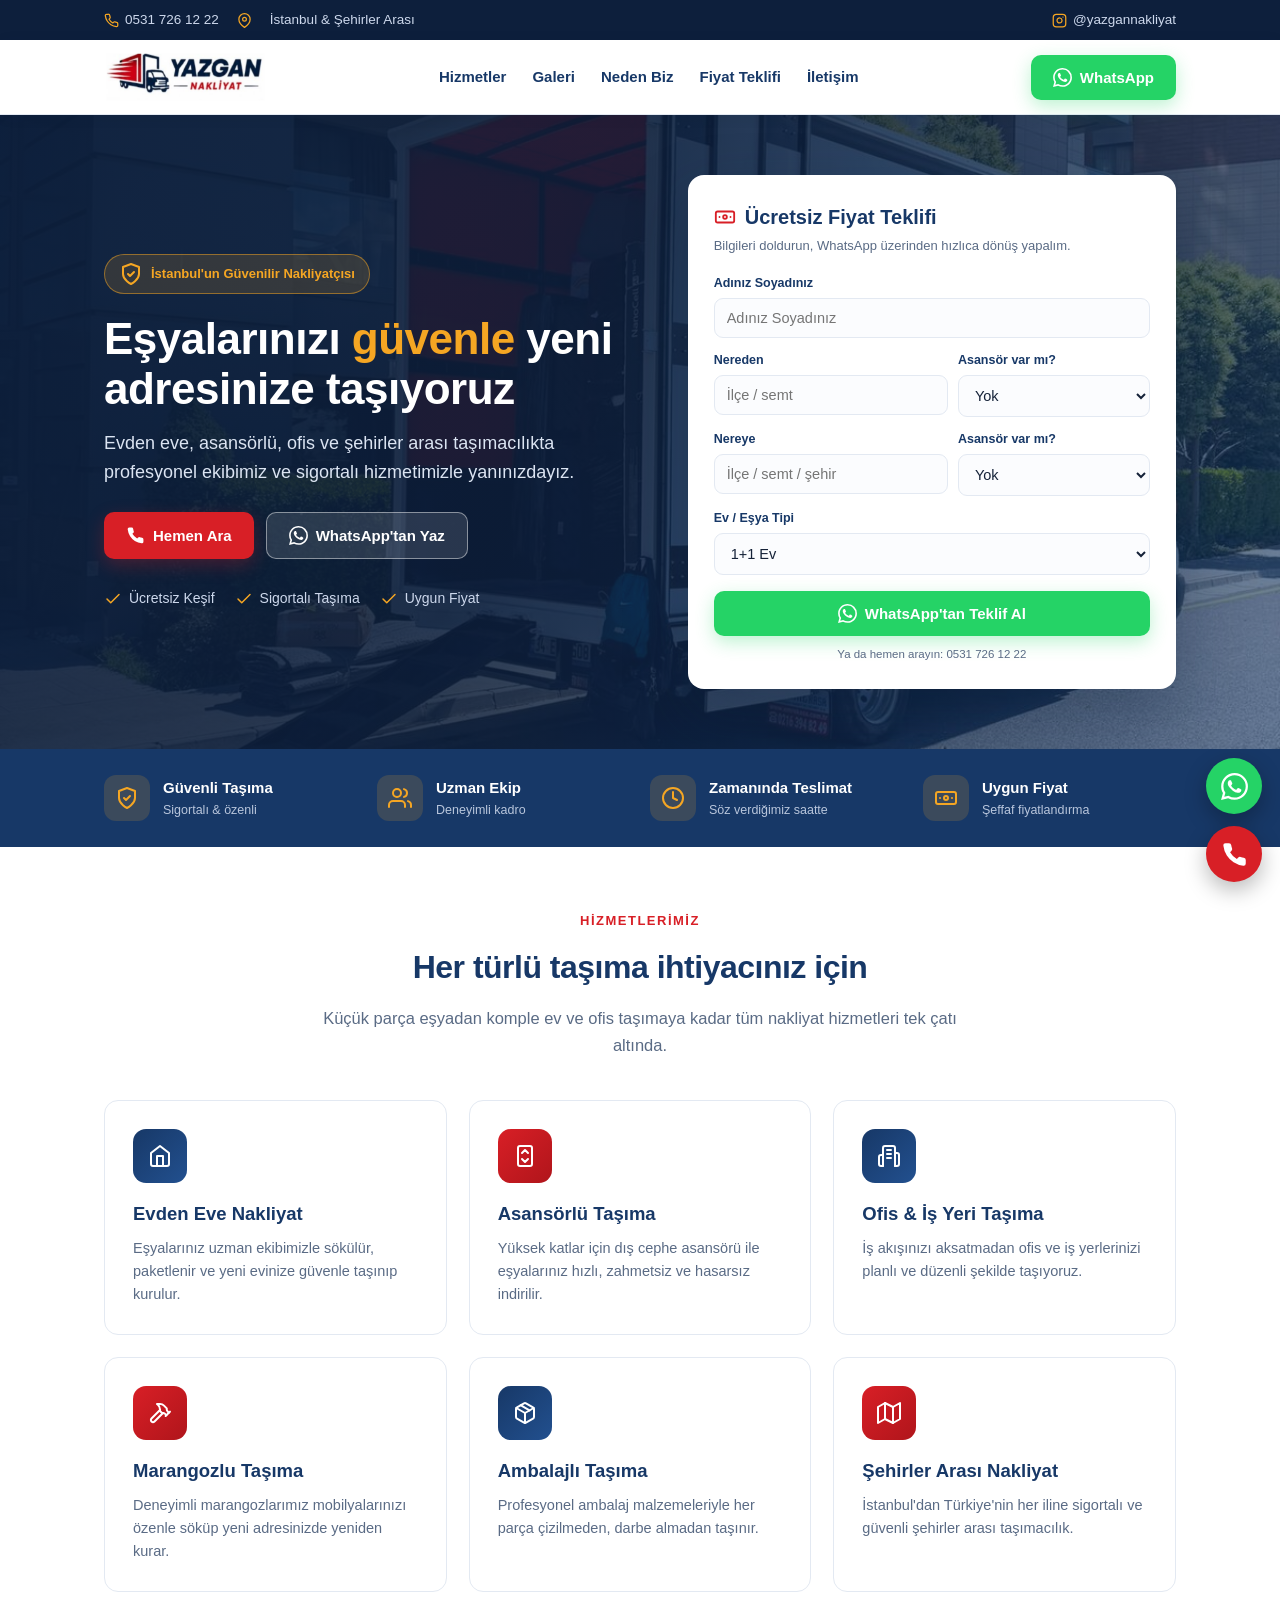
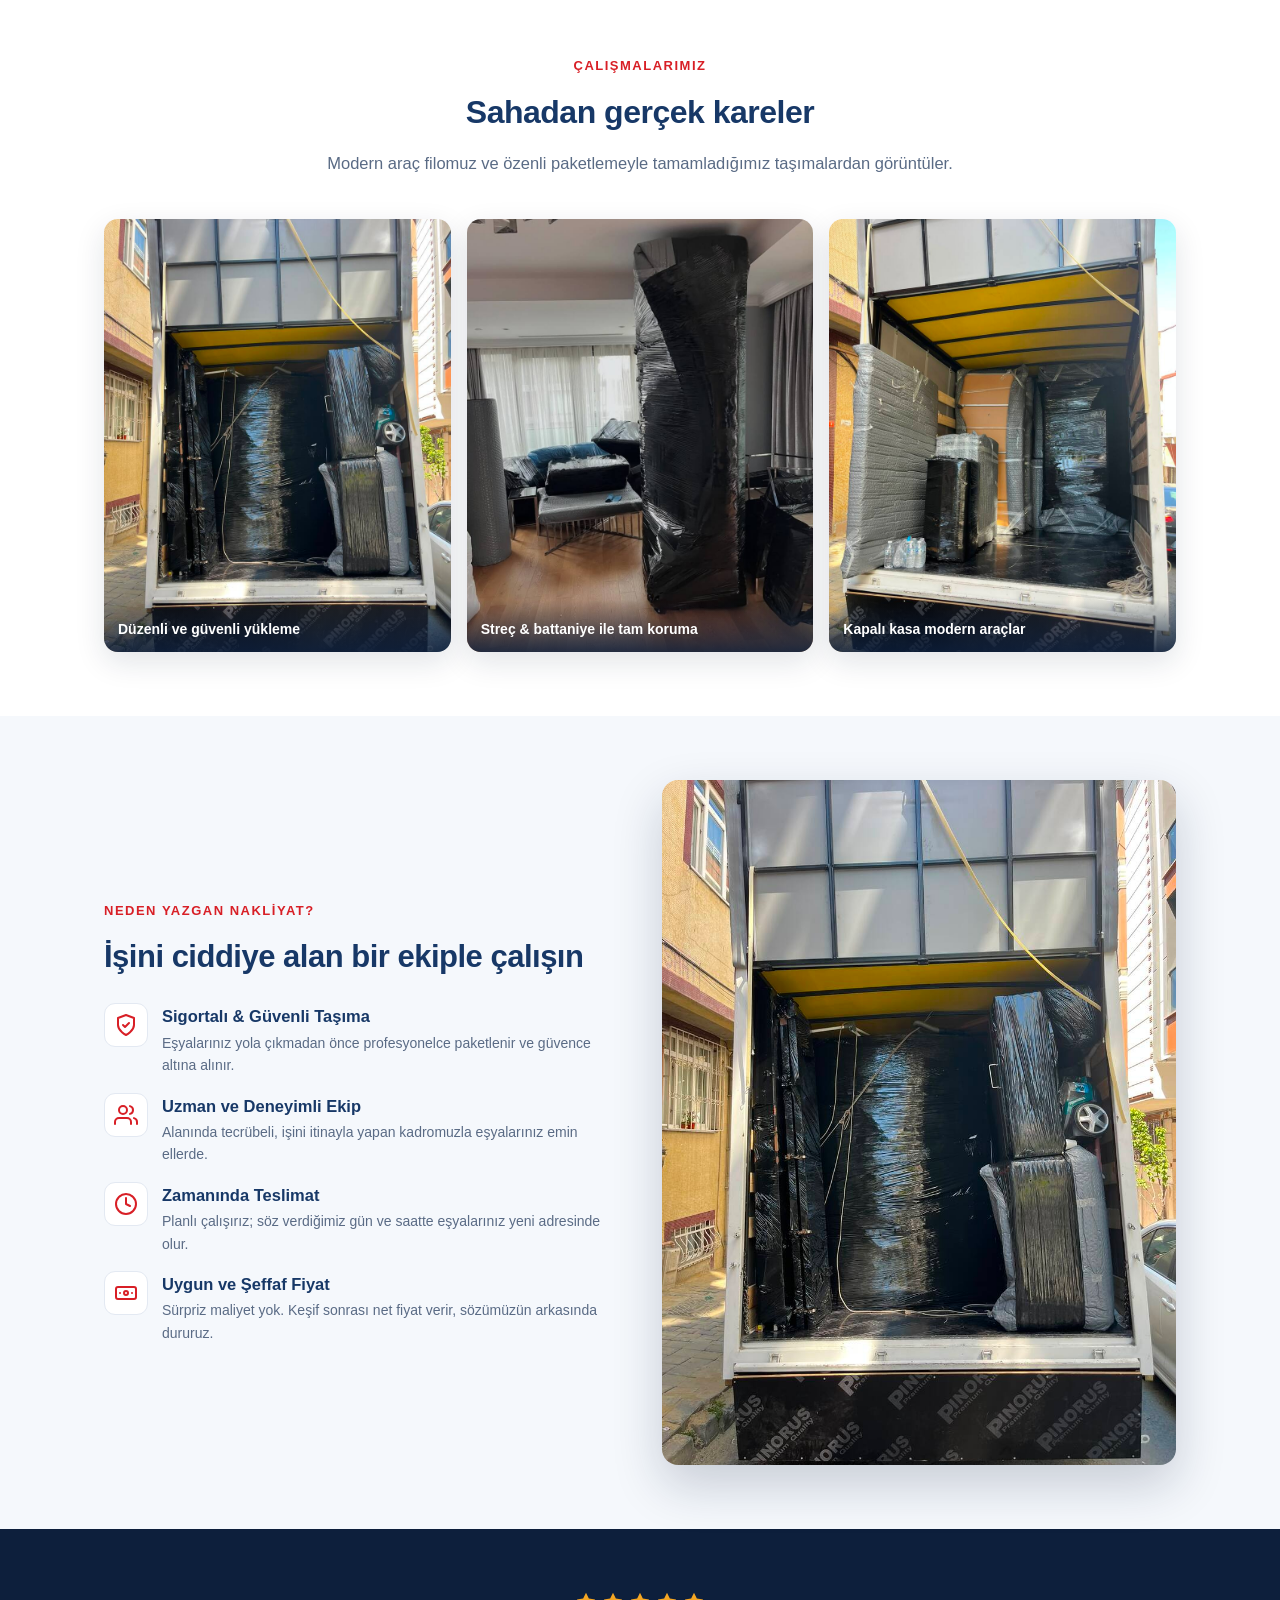
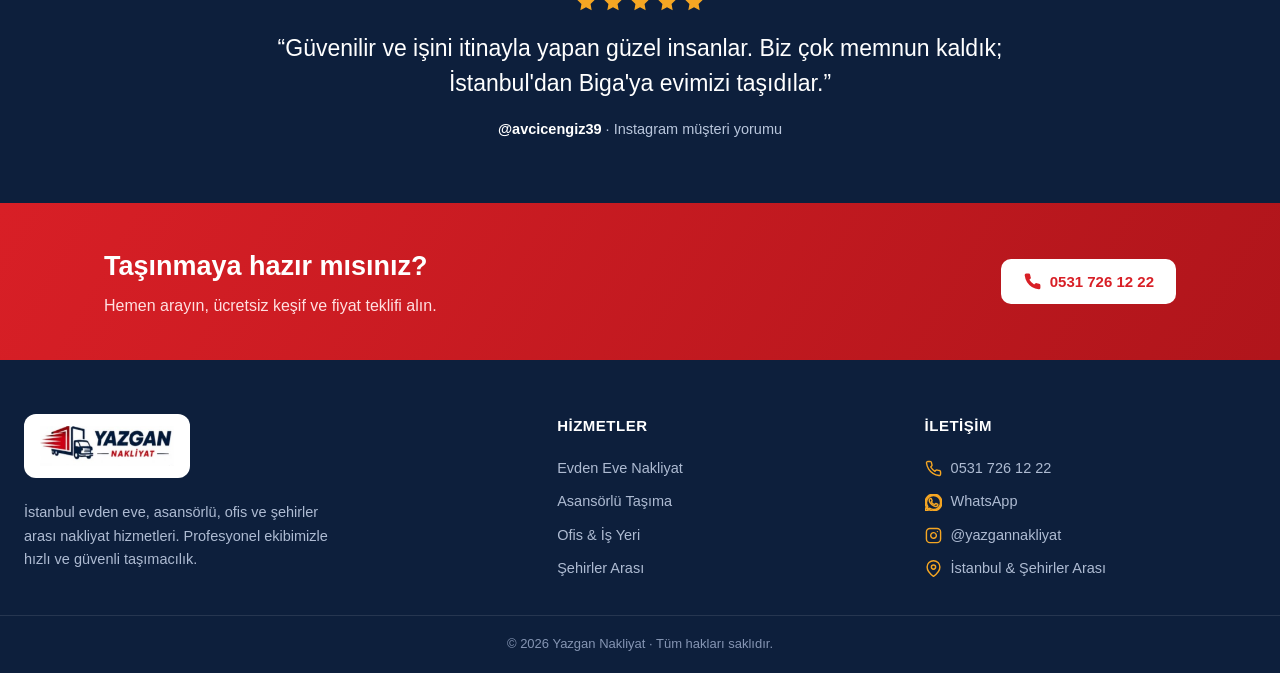
==== index.html @ e3a09805 "Add files via upload" ====
<!DOCTYPE html>
<html lang="tr">
<head>
<meta charset="UTF-8">
<meta name="viewport" content="width=device-width, initial-scale=1">
<title>Yazgan Nakliyat | İstanbul Evden Eve Nakliyat & Asansörlü Taşıma</title>
<meta name="description" content="Yazgan Nakliyat - İstanbul evden eve, asansörlü, ofis ve şehirler arası nakliyat. Profesyonel ekip, sigortalı ve güvenli taşıma. Ücretsiz fiyat teklifi: 0531 726 12 22">
<link rel="canonical" href="https://yazgannakliyat.github.io/yazgannakliyat/">
<meta property="og:type" content="website">
<meta property="og:title" content="Yazgan Nakliyat | İstanbul Evden Eve Nakliyat">
<meta property="og:description" content="Profesyonel ekibimizle hızlı ve güvenli taşımacılık.">
<meta property="og:url" content="https://yazgannakliyat.github.io/yazgannakliyat/">
<meta property="og:image" content="[data-uri]">
<meta property="og:locale" content="tr_TR">
<link rel="icon" type="image/png" href="[data-uri]">
<style>
*{box-sizing:border-box;margin:0;padding:0}
:root{--navy-d:#0d1f3c;--navy:#173867;--navy-l:#22508f;--red:#d81f26;--red-d:#b0151b;--gold:#f5a623;--wa:#25d366;--ink:#152238;--muted:#5a6b85;--paper:#f5f8fc;--line:#e3e9f2}
html{scroll-behavior:smooth}
body{font-family:-apple-system,BlinkMacSystemFont,'Segoe UI',Roboto,Helvetica,Arial,sans-serif;color:var(--ink);background:#fff;line-height:1.6;overflow-x:hidden}
.wrap{max-width:1120px;margin:0 auto;padding:0 24px}
a{color:inherit;text-decoration:none}
img{max-width:100%;display:block}
.icon{width:24px;height:24px;fill:none;stroke:currentColor;stroke-width:2;stroke-linecap:round;stroke-linejoin:round;flex:none}
.icon.fill{fill:currentColor;stroke:none}
.btn{display:inline-flex;align-items:center;gap:8px;font-weight:700;border-radius:10px;padding:13px 22px;font-size:15px;cursor:pointer;border:0;transition:transform .15s,box-shadow .15s;line-height:1}
.btn:hover{transform:translateY(-2px)}
.btn .icon{width:19px;height:19px}
.btn-red{background:var(--red);color:#fff;box-shadow:0 6px 18px rgba(216,31,38,.28)}
.btn-wa{background:var(--wa);color:#fff;box-shadow:0 6px 18px rgba(37,211,102,.3)}
.btn-ghost{background:rgba(255,255,255,.12);color:#fff;border:1.5px solid rgba(255,255,255,.45)}
.topbar{background:var(--navy-d);color:#cdd8ec;font-size:13.5px}
.topbar .wrap{display:flex;justify-content:space-between;align-items:center;gap:12px;min-height:40px;flex-wrap:wrap}
.topbar a{display:inline-flex;align-items:center;gap:6px}
.topbar .icon{width:15px;height:15px;color:var(--gold)}
.topbar .grp{display:flex;gap:18px;align-items:center}
header{position:sticky;top:0;z-index:150;background:#fff;border-bottom:1px solid var(--line);box-shadow:0 2px 14px rgba(13,31,60,.06);isolation:isolate}
header .wrap{display:flex;align-items:center;justify-content:space-between;min-height:74px;gap:16px}
.brand img{height:52px;width:auto}
nav.main{display:flex;align-items:center;gap:26px}
nav.main a{font-weight:600;color:var(--navy);font-size:15px}
nav.main a:hover{color:var(--red)}
.header-cta{display:flex;align-items:center;gap:10px}
.menu-btn{display:none;background:none;border:0;color:var(--navy);cursor:pointer}
.mobile{display:none}
.hero{position:relative;color:#fff;overflow:hidden;transform:translateZ(0)}
.hero-bg{position:absolute;inset:0;z-index:0}
.hero-bg img{width:100%;height:100%;object-fit:cover}
.hero-bg::after{content:'';position:absolute;inset:0;background:linear-gradient(118deg,rgba(13,31,60,.95) 0%,rgba(13,31,60,.88) 44%,rgba(23,56,103,.6) 100%)}
.hero .wrap{position:relative;z-index:1;display:grid;grid-template-columns:1.05fr .95fr;gap:44px;align-items:center;padding:60px 24px}
.badge-top{display:inline-flex;align-items:center;gap:8px;background:rgba(245,166,35,.15);border:1px solid rgba(245,166,35,.5);color:var(--gold);padding:7px 14px;border-radius:100px;font-size:13px;font-weight:600;margin-bottom:20px}
.hero h1{font-size:44px;line-height:1.12;font-weight:800;letter-spacing:-.5px;margin-bottom:16px}
.hero h1 .hl{color:var(--gold)}
.hero p.lead{font-size:18px;color:#dbe4f2;max-width:520px;margin-bottom:26px}
.hero-actions{display:flex;gap:12px;flex-wrap:wrap}
.hero-trust{display:flex;gap:20px;margin-top:28px;flex-wrap:wrap}
.hero-trust span{display:inline-flex;align-items:center;gap:7px;font-size:14px;color:#cdd8ec}
.hero-trust .icon{width:18px;height:18px;color:var(--gold)}
.quote{background:#fff;color:var(--ink);border-radius:16px;padding:26px;box-shadow:0 24px 60px rgba(13,31,60,.34)}
.quote h3{font-size:20px;color:var(--navy);margin-bottom:3px;display:flex;align-items:center;gap:9px}
.quote h3 .icon{width:22px;height:22px;color:var(--red)}
.quote .sub{font-size:13px;color:var(--muted);margin-bottom:16px}
.field{margin-bottom:12px}
.field label{display:block;font-size:12.5px;font-weight:600;color:var(--navy);margin-bottom:5px}
.field input,.field select{width:100%;border:1.5px solid var(--line);border-radius:9px;padding:11px 12px;font-size:14.5px;font-family:inherit;color:var(--ink);background:#fbfcfe}
.field input:focus,.field select:focus{outline:none;border-color:var(--navy-l)}
.grid2{display:grid;grid-template-columns:1fr .82fr;gap:10px}
.quote .btn{width:100%;justify-content:center;margin-top:4px}
.quote .mini{font-size:11.5px;color:var(--muted);text-align:center;margin-top:9px}
section.blk{padding:64px 0}
.sec-head{text-align:center;max-width:660px;margin:0 auto 42px}
.eyebrow{color:var(--red);font-weight:700;font-size:13px;letter-spacing:1.5px;text-transform:uppercase;margin-bottom:10px}
.sec-head h2{font-size:32px;font-weight:800;color:var(--navy);letter-spacing:-.5px;margin-bottom:12px}
.sec-head p{color:var(--muted);font-size:16.5px}
.strip{background:var(--navy)}
.strip .wrap{display:grid;grid-template-columns:repeat(4,1fr);gap:20px;padding:26px 24px}
.strip .item{display:flex;align-items:center;gap:13px;color:#fff}
.strip .ic{width:46px;height:46px;border-radius:12px;background:rgba(245,166,35,.16);color:var(--gold);display:flex;align-items:center;justify-content:center;flex:none}
.strip .t{font-weight:700;font-size:15px}
.strip .d{font-size:12.5px;color:#b9c6dc}
.cards{display:grid;grid-template-columns:repeat(3,1fr);gap:22px}
.card{background:#fff;border:1px solid var(--line);border-radius:14px;padding:28px;transition:transform .18s,box-shadow .18s,border-color .18s}
.card:hover{transform:translateY(-5px);box-shadow:0 18px 40px rgba(13,31,60,.1);border-color:transparent}
.card .ic{width:54px;height:54px;border-radius:13px;background:linear-gradient(135deg,var(--navy),var(--navy-l));color:#fff;display:flex;align-items:center;justify-content:center;margin-bottom:16px}
.card:nth-child(2) .ic,.card:nth-child(4) .ic,.card:nth-child(6) .ic{background:linear-gradient(135deg,var(--red),var(--red-d))}
.card h3{font-size:18.5px;color:var(--navy);margin-bottom:8px}
.card p{color:var(--muted);font-size:14.5px}
.gal{display:grid;grid-template-columns:repeat(3,1fr);gap:16px}
.gal figure{position:relative;border-radius:14px;overflow:hidden;aspect-ratio:4/5;box-shadow:0 10px 30px rgba(13,31,60,.12)}
.gal img{width:100%;height:100%;object-fit:cover;transition:transform .4s}
.gal figure:hover img{transform:scale(1.06)}
.gal figcaption{position:absolute;left:0;right:0;bottom:0;padding:18px 14px 12px;color:#fff;font-weight:600;font-size:14px;background:linear-gradient(transparent,rgba(13,31,60,.85))}
.why{background:var(--paper)}
.why-grid{display:grid;grid-template-columns:1fr 1fr;gap:44px;align-items:center}
.why-list{display:grid;gap:16px}
.why-item{display:flex;gap:14px}
.why-item .ic{width:44px;height:44px;border-radius:11px;background:#fff;border:1px solid var(--line);color:var(--red);display:flex;align-items:center;justify-content:center;flex:none}
.why-item h4{font-size:16.5px;color:var(--navy);margin-bottom:2px}
.why-item p{color:var(--muted);font-size:14px}
.why-media{border-radius:16px;overflow:hidden;box-shadow:0 20px 50px rgba(13,31,60,.2);aspect-ratio:3/4}
.why-media img{width:100%;height:100%;object-fit:cover}
.testi{background:var(--navy-d);color:#fff}
.testi .wrap{max-width:820px;text-align:center;padding:62px 24px}
.stars{color:var(--gold);display:flex;gap:5px;justify-content:center;margin-bottom:18px}
.stars .icon{width:22px;height:22px}
.testi blockquote{font-size:23px;line-height:1.5;font-weight:500;margin-bottom:18px}
.testi .who{color:#b9c6dc;font-size:14.5px}
.testi .who b{color:#fff}
.cta{background:linear-gradient(120deg,var(--red),var(--red-d));color:#fff}
.cta .wrap{display:flex;align-items:center;justify-content:space-between;gap:24px;padding:42px 24px;flex-wrap:wrap}
.cta h2{font-size:27px;font-weight:800}
.cta p{color:#ffe0e1;margin-top:4px}
.cta .btn-white{background:#fff;color:var(--red)}
footer{background:var(--navy-d);color:#aebbd2;font-size:14.5px}
footer .cols{display:grid;grid-template-columns:1.5fr 1fr 1fr;gap:36px;padding:54px 24px 30px}
.foot-logo{background:#fff;padding:10px 14px;border-radius:12px;display:inline-block;margin-bottom:16px}
.foot-logo img{height:44px}
footer .about{max-width:320px}
footer h5{color:#fff;font-size:15px;margin-bottom:14px;text-transform:uppercase;letter-spacing:.5px}
footer .lk a{display:flex;align-items:center;gap:9px;padding:5px 0;color:#aebbd2}
footer .lk a:hover{color:#fff}
footer .lk .icon{width:17px;height:17px;color:var(--gold)}
.foot-bot{border-top:1px solid rgba(255,255,255,.1);padding:18px 24px;text-align:center;font-size:13px;color:#8595b3}
.float{position:fixed;right:18px;bottom:18px;z-index:200;display:flex;flex-direction:column;gap:12px}
.float a{width:56px;height:56px;border-radius:50%;display:flex;align-items:center;justify-content:center;color:#fff;box-shadow:0 8px 22px rgba(0,0,0,.28)}
.float .wa{background:var(--wa)}
.float .call{background:var(--red)}
.float .icon{width:27px;height:27px}
@media(max-width:920px){.hero .wrap{grid-template-columns:1fr;gap:34px;padding:48px 24px}.why-grid{grid-template-columns:1fr;gap:30px}.cards{grid-template-columns:repeat(2,1fr)}.strip .wrap{grid-template-columns:repeat(2,1fr)}.hero h1{font-size:38px}}
@media(max-width:680px){nav.main{display:none}.menu-btn{display:flex}.mobile{position:absolute;top:100%;left:0;right:0;background:#fff;border-bottom:1px solid var(--line);flex-direction:column;padding:8px 24px 14px;box-shadow:0 14px 26px rgba(0,0,0,.1)}.mobile.open{display:flex}.mobile a{padding:12px 0;border-bottom:1px solid var(--line);font-weight:600;color:var(--navy)}.cards{grid-template-columns:1fr}.gal{grid-template-columns:1fr}.cols{grid-template-columns:1fr!important;gap:26px!important}.hero h1{font-size:31px}.sec-head h2{font-size:26px}.cta h2{font-size:22px}.topbar .grp.hidephone{display:none}.header-cta .btn span{display:none}}
</style>
</head>
<body>
<svg width="0" height="0" style="position:absolute" aria-hidden="true"><defs>
<symbol id="i-phone" viewBox="0 0 24 24"><path d="M22 16.92v3a2 2 0 0 1-2.18 2 19.79 19.79 0 0 1-8.63-3.07 19.5 19.5 0 0 1-6-6 19.79 19.79 0 0 1-3.07-8.67A2 2 0 0 1 4.11 2h3a2 2 0 0 1 2 1.72c.13.96.36 1.9.7 2.81a2 2 0 0 1-.45 2.11L8.09 9.91a16 16 0 0 0 6 6l1.27-1.27a2 2 0 0 1 2.11-.45c.91.34 1.85.57 2.81.7A2 2 0 0 1 22 16.92z"/></symbol>
<symbol id="i-wa" viewBox="0 0 24 24"><path d="M17.472 14.382c-.297-.149-1.758-.867-2.03-.967-.273-.099-.471-.148-.67.15-.197.297-.767.966-.94 1.164-.173.199-.347.223-.644.075-.297-.15-1.255-.463-2.39-1.475-.883-.788-1.48-1.761-1.653-2.059-.173-.297-.018-.458.13-.606.134-.133.298-.347.446-.52.149-.174.198-.298.298-.497.099-.198.05-.371-.025-.52-.075-.149-.669-1.612-.916-2.207-.242-.579-.487-.5-.669-.51l-.57-.01c-.198 0-.52.074-.792.372-.272.297-1.04 1.016-1.04 2.479 0 1.462 1.065 2.875 1.213 3.074.149.198 2.096 3.2 5.077 4.487.709.306 1.263.489 1.694.625.712.227 1.36.195 1.872.118.571-.085 1.758-.719 2.006-1.413.248-.694.248-1.289.173-1.413-.074-.124-.272-.198-.57-.347M12.05 21.785h-.004a9.87 9.87 0 0 1-5.031-1.378l-.361-.214-3.741.982.998-3.648-.235-.374a9.86 9.86 0 0 1-1.51-5.26c.001-5.45 4.436-9.884 9.888-9.884 2.64 0 5.122 1.03 6.988 2.898a9.825 9.825 0 0 1 2.893 6.994c-.003 5.45-4.437 9.884-9.885 9.884M20.463 3.488A11.815 11.815 0 0 0 12.05 0C5.495 0 .16 5.335.157 11.892c0 2.096.547 4.142 1.588 5.945L.057 24l6.305-1.654a11.882 11.882 0 0 0 5.683 1.448h.005c6.554 0 11.89-5.335 11.893-11.893a11.821 11.821 0 0 0-3.48-8.413"/></symbol>
<symbol id="i-instagram" viewBox="0 0 24 24"><rect x="2" y="2" width="20" height="20" rx="5"/><path d="M16 11.37A4 4 0 1 1 12.63 8 4 4 0 0 1 16 11.37z"/><line x1="17.5" y1="6.5" x2="17.51" y2="6.5"/></symbol>
<symbol id="i-pin" viewBox="0 0 24 24"><path d="M21 10c0 7-9 13-9 13s-9-6-9-13a9 9 0 0 1 18 0z"/><circle cx="12" cy="10" r="3"/></symbol>
<symbol id="i-clock" viewBox="0 0 24 24"><circle cx="12" cy="12" r="10"/><polyline points="12 6 12 12 16 14"/></symbol>
<symbol id="i-home" viewBox="0 0 24 24"><path d="M3 9l9-7 9 7v11a2 2 0 0 1-2 2H5a2 2 0 0 1-2-2z"/><polyline points="9 22 9 12 15 12 15 22"/></symbol>
<symbol id="i-elevator" viewBox="0 0 24 24"><rect x="5" y="2" width="14" height="20" rx="2"/><polyline points="9 9 12 6 15 9"/><polyline points="9 15 12 18 15 15"/></symbol>
<symbol id="i-office" viewBox="0 0 24 24"><path d="M6 22V4a2 2 0 0 1 2-2h8a2 2 0 0 1 2 2v18"/><path d="M6 22H4a2 2 0 0 1-2-2v-7a2 2 0 0 1 2-2h2"/><path d="M18 9h2a2 2 0 0 1 2 2v9a2 2 0 0 1-2 2h-2"/><line x1="10" y1="6" x2="14" y2="6"/><line x1="10" y1="10" x2="14" y2="10"/><line x1="10" y1="14" x2="14" y2="14"/></symbol>
<symbol id="i-hammer" viewBox="0 0 24 24"><path d="M15 12l-8.5 8.5a2.12 2.12 0 0 1-3-3L12 9"/><path d="M17.64 15 22 10.64"/><path d="M20.91 11.7l-1.25-1.25c-.6-.6-.93-1.4-.93-2.25v-.86L16.01 4.6a5.56 5.56 0 0 0-3.94-1.64H9l.92.82A6.18 6.18 0 0 1 12 8.4v1.56l2 2h.86c.85 0 1.65.33 2.25.93l1.25 1.25"/></symbol>
<symbol id="i-package" viewBox="0 0 24 24"><path d="M16.5 9.4 7.55 4.24"/><path d="M21 16V8a2 2 0 0 0-1-1.73l-7-4a2 2 0 0 0-2 0l-7 4A2 2 0 0 0 3 8v8a2 2 0 0 0 1 1.73l7 4a2 2 0 0 0 2 0l7-4A2 2 0 0 0 21 16z"/><polyline points="3.29 7 12 12 20.71 7"/><line x1="12" y1="22" x2="12" y2="12"/></symbol>
<symbol id="i-shield" viewBox="0 0 24 24"><path d="M12 22s8-4 8-10V5l-8-3-8 3v7c0 6 8 10 8 10z"/><polyline points="9 12 11 14 15 10"/></symbol>
<symbol id="i-users" viewBox="0 0 24 24"><path d="M17 21v-2a4 4 0 0 0-4-4H5a4 4 0 0 0-4 4v2"/><circle cx="9" cy="7" r="4"/><path d="M23 21v-2a4 4 0 0 0-3-3.87"/><path d="M16 3.13a4 4 0 0 1 0 7.75"/></symbol>
<symbol id="i-banknote" viewBox="0 0 24 24"><rect x="2" y="6" width="20" height="12" rx="2"/><circle cx="12" cy="12" r="2"/><line x1="6" y1="12" x2="6.01" y2="12"/><line x1="18" y1="12" x2="18.01" y2="12"/></symbol>
<symbol id="i-truck" viewBox="0 0 24 24"><path d="M10 17h4V5H2v12h3"/><path d="M20 17h2v-3.34a4 4 0 0 0-1.17-2.83L19 9h-5v8h1"/><circle cx="7.5" cy="17.5" r="2.5"/><circle cx="17.5" cy="17.5" r="2.5"/></symbol>
<symbol id="i-check" viewBox="0 0 24 24"><polyline points="20 6 9 17 4 12"/></symbol>
<symbol id="i-map" viewBox="0 0 24 24"><polygon points="1 6 1 22 8 18 16 22 23 18 23 2 16 6 8 2 1 6"/><line x1="8" y1="2" x2="8" y2="18"/><line x1="16" y1="6" x2="16" y2="22"/></symbol>
<symbol id="i-star" viewBox="0 0 24 24"><polygon points="12 2 15.09 8.26 22 9.27 17 14.14 18.18 21.02 12 17.77 5.82 21.02 7 14.14 2 9.27 8.91 8.26 12 2"/></symbol>
<symbol id="i-menu" viewBox="0 0 24 24"><line x1="3" y1="6" x2="21" y2="6"/><line x1="3" y1="12" x2="21" y2="12"/><line x1="3" y1="18" x2="21" y2="18"/></symbol>
</defs></svg>

<div class="topbar"><div class="wrap">
<div class="grp"><a href="tel:+905317261222"><svg class="icon"><use href="#i-phone"/></svg> 0531 726 12 22</a><span class="grp hidephone"><svg class="icon"><use href="#i-pin"/></svg> İstanbul & Şehirler Arası</span></div>
<div class="grp hidephone"><a href="https://instagram.com/yazgannakliyat" target="_blank" rel="noopener"><svg class="icon"><use href="#i-instagram"/></svg> @yazgannakliyat</a></div>
</div></div>

<header><div class="wrap">
<a class="brand" href="#" aria-label="Yazgan Nakliyat"><img src="[data-uri]" alt="Yazgan Nakliyat"></a>
<nav class="main"><a href="#hizmetler">Hizmetler</a><a href="#galeri">Galeri</a><a href="#neden">Neden Biz</a><a href="#teklif">Fiyat Teklifi</a><a href="#iletisim">İletişim</a></nav>
<div class="header-cta">
<a class="btn btn-wa" href="https://wa.me/905317261222" target="_blank" rel="noopener"><svg class="icon fill"><use href="#i-wa"/></svg><span>WhatsApp</span></a>
<button class="menu-btn" onclick="document.getElementById('mnav').classList.toggle('open')" aria-label="Menü"><svg class="icon" style="width:28px;height:28px"><use href="#i-menu"/></svg></button>
</div>
<div class="mobile" id="mnav"><a href="#hizmetler" onclick="document.getElementById('mnav').classList.remove('open')">Hizmetler</a><a href="#galeri" onclick="document.getElementById('mnav').classList.remove('open')">Galeri</a><a href="#neden" onclick="document.getElementById('mnav').classList.remove('open')">Neden Biz</a><a href="#teklif" onclick="document.getElementById('mnav').classList.remove('open')">Fiyat Teklifi</a><a href="#iletisim" onclick="document.getElementById('mnav').classList.remove('open')">İletişim</a></div>
</div></header>

<section class="hero">
<div class="hero-bg"><img src="[data-uri]" alt="Yazgan Nakliyat taşıma aracı"></div>
<div class="wrap">
<div>
<span class="badge-top"><svg class="icon"><use href="#i-shield"/></svg> İstanbul'un Güvenilir Nakliyatçısı</span>
<h1>Eşyalarınızı <span class="hl">güvenle</span> yeni adresinize taşıyoruz</h1>
<p class="lead">Evden eve, asansörlü, ofis ve şehirler arası taşımacılıkta profesyonel ekibimiz ve sigortalı hizmetimizle yanınızdayız.</p>
<div class="hero-actions">
<a class="btn btn-red" href="tel:+905317261222"><svg class="icon fill"><use href="#i-phone"/></svg> Hemen Ara</a>
<a class="btn btn-ghost" href="https://wa.me/905317261222" target="_blank" rel="noopener"><svg class="icon fill"><use href="#i-wa"/></svg> WhatsApp'tan Yaz</a>
</div>
<div class="hero-trust"><span><svg class="icon"><use href="#i-check"/></svg> Ücretsiz Keşif</span><span><svg class="icon"><use href="#i-check"/></svg> Sigortalı Taşıma</span><span><svg class="icon"><use href="#i-check"/></svg> Uygun Fiyat</span></div>
</div>
<form class="quote" id="teklif" onsubmit="sendQuote(event)">
<h3><svg class="icon"><use href="#i-banknote"/></svg> Ücretsiz Fiyat Teklifi</h3>
<p class="sub">Bilgileri doldurun, WhatsApp üzerinden hızlıca dönüş yapalım.</p>
<div class="field"><label>Adınız Soyadınız</label><input id="q-name" type="text" placeholder="Adınız Soyadınız" required></div>
<div class="field"><div class="grid2"><div><label>Nereden</label><input id="q-from" type="text" placeholder="İlçe / semt" required></div><div><label>Asansör var mı?</label><select id="q-from-lift"><option value="Yok">Yok</option><option value="Var">Var</option></select></div></div></div>
<div class="field"><div class="grid2"><div><label>Nereye</label><input id="q-to" type="text" placeholder="İlçe / semt / şehir" required></div><div><label>Asansör var mı?</label><select id="q-to-lift"><option value="Yok">Yok</option><option value="Var">Var</option></select></div></div></div>
<div class="field"><label>Ev / Eşya Tipi</label><select id="q-type"><option value="1+1">1+1 Ev</option><option value="2+1">2+1 Ev</option><option value="3+1">3+1 Ev</option><option value="4+1">4+1 Ev</option><option value="Ofis / İş Yeri">Ofis / İş Yeri</option><option value="Parça Eşya">Parça Eşya</option></select></div>
<button type="submit" class="btn btn-wa"><svg class="icon fill"><use href="#i-wa"/></svg> WhatsApp'tan Teklif Al</button>
<p class="mini">Ya da hemen arayın: 0531 726 12 22</p>
</form>
</div>
</section>

<div class="strip"><div class="wrap">
<div class="item"><div class="ic"><svg class="icon"><use href="#i-shield"/></svg></div><div><div class="t">Güvenli Taşıma</div><div class="d">Sigortalı & özenli</div></div></div>
<div class="item"><div class="ic"><svg class="icon"><use href="#i-users"/></svg></div><div><div class="t">Uzman Ekip</div><div class="d">Deneyimli kadro</div></div></div>
<div class="item"><div class="ic"><svg class="icon"><use href="#i-clock"/></svg></div><div><div class="t">Zamanında Teslimat</div><div class="d">Söz verdiğimiz saatte</div></div></div>
<div class="item"><div class="ic"><svg class="icon"><use href="#i-banknote"/></svg></div><div><div class="t">Uygun Fiyat</div><div class="d">Şeffaf fiyatlandırma</div></div></div>
</div></div>

<section class="blk" id="hizmetler"><div class="wrap">
<div class="sec-head"><div class="eyebrow">Hizmetlerimiz</div><h2>Her türlü taşıma ihtiyacınız için</h2><p>Küçük parça eşyadan komple ev ve ofis taşımaya kadar tüm nakliyat hizmetleri tek çatı altında.</p></div>
<div class="cards">
<div class="card"><div class="ic"><svg class="icon"><use href="#i-home"/></svg></div><h3>Evden Eve Nakliyat</h3><p>Eşyalarınız uzman ekibimizle sökülür, paketlenir ve yeni evinize güvenle taşınıp kurulur.</p></div>
<div class="card"><div class="ic"><svg class="icon"><use href="#i-elevator"/></svg></div><h3>Asansörlü Taşıma</h3><p>Yüksek katlar için dış cephe asansörü ile eşyalarınız hızlı, zahmetsiz ve hasarsız indirilir.</p></div>
<div class="card"><div class="ic"><svg class="icon"><use href="#i-office"/></svg></div><h3>Ofis & İş Yeri Taşıma</h3><p>İş akışınızı aksatmadan ofis ve iş yerlerinizi planlı ve düzenli şekilde taşıyoruz.</p></div>
<div class="card"><div class="ic"><svg class="icon"><use href="#i-hammer"/></svg></div><h3>Marangozlu Taşıma</h3><p>Deneyimli marangozlarımız mobilyalarınızı özenle söküp yeni adresinizde yeniden kurar.</p></div>
<div class="card"><div class="ic"><svg class="icon"><use href="#i-package"/></svg></div><h3>Ambalajlı Taşıma</h3><p>Profesyonel ambalaj malzemeleriyle her parça çizilmeden, darbe almadan taşınır.</p></div>
<div class="card"><div class="ic"><svg class="icon"><use href="#i-map"/></svg></div><h3>Şehirler Arası Nakliyat</h3><p>İstanbul'dan Türkiye'nin her iline sigortalı ve güvenli şehirler arası taşımacılık.</p></div>
</div>
</div></section>

<section class="blk" id="galeri" style="padding-top:0"><div class="wrap">
<div class="sec-head"><div class="eyebrow">Çalışmalarımız</div><h2>Sahadan gerçek kareler</h2><p>Modern araç filomuz ve özenli paketlemeyle tamamladığımız taşımalardan görüntüler.</p></div>
<div class="gal">
<figure><img src="[data-uri]" alt="Yüklenmiş nakliyat aracı"><figcaption>Düzenli ve güvenli yükleme</figcaption></figure>
<figure><img src="[data-uri]" alt="Profesyonel paketlenmiş eşyalar"><figcaption>Streç & battaniye ile tam koruma</figcaption></figure>
<figure><img src="[data-uri]" alt="Nakliyat aracı iç yükleme"><figcaption>Kapalı kasa modern araçlar</figcaption></figure>
</div>
</div></section>

<section class="why blk" id="neden"><div class="wrap"><div class="why-grid">
<div>
<div class="eyebrow">Neden Yazgan Nakliyat?</div>
<h2 style="font-size:31px;font-weight:800;color:var(--navy);letter-spacing:-.5px;margin-bottom:22px">İşini ciddiye alan bir ekiple çalışın</h2>
<div class="why-list">
<div class="why-item"><div class="ic"><svg class="icon"><use href="#i-shield"/></svg></div><div><h4>Sigortalı & Güvenli Taşıma</h4><p>Eşyalarınız yola çıkmadan önce profesyonelce paketlenir ve güvence altına alınır.</p></div></div>
<div class="why-item"><div class="ic"><svg class="icon"><use href="#i-users"/></svg></div><div><h4>Uzman ve Deneyimli Ekip</h4><p>Alanında tecrübeli, işini itinayla yapan kadromuzla eşyalarınız emin ellerde.</p></div></div>
<div class="why-item"><div class="ic"><svg class="icon"><use href="#i-clock"/></svg></div><div><h4>Zamanında Teslimat</h4><p>Planlı çalışırız; söz verdiğimiz gün ve saatte eşyalarınız yeni adresinde olur.</p></div></div>
<div class="why-item"><div class="ic"><svg class="icon"><use href="#i-banknote"/></svg></div><div><h4>Uygun ve Şeffaf Fiyat</h4><p>Sürpriz maliyet yok. Keşif sonrası net fiyat verir, sözümüzün arkasında dururuz.</p></div></div>
</div>
</div>
<div class="why-media"><img src="[data-uri]" alt="Yazgan Nakliyat ekibi çalışırken"></div>
</div></div></section>

<section class="testi"><div class="wrap">
<div class="stars"><svg class="icon fill"><use href="#i-star"/></svg><svg class="icon fill"><use href="#i-star"/></svg><svg class="icon fill"><use href="#i-star"/></svg><svg class="icon fill"><use href="#i-star"/></svg><svg class="icon fill"><use href="#i-star"/></svg></div>
<blockquote>“Güvenilir ve işini itinayla yapan güzel insanlar. Biz çok memnun kaldık; İstanbul'dan Biga'ya evimizi taşıdılar.”</blockquote>
<div class="who"><b>@avcicengiz39</b> · Instagram müşteri yorumu</div>
</div></section>

<div class="cta"><div class="wrap">
<div><h2>Taşınmaya hazır mısınız?</h2><p>Hemen arayın, ücretsiz keşif ve fiyat teklifi alın.</p></div>
<a class="btn btn-white" href="tel:+905317261222"><svg class="icon fill"><use href="#i-phone"/></svg> 0531 726 12 22</a>
</div></div>

<footer id="iletisim">
<div class="cols">
<div class="about"><span class="foot-logo"><img src="[data-uri]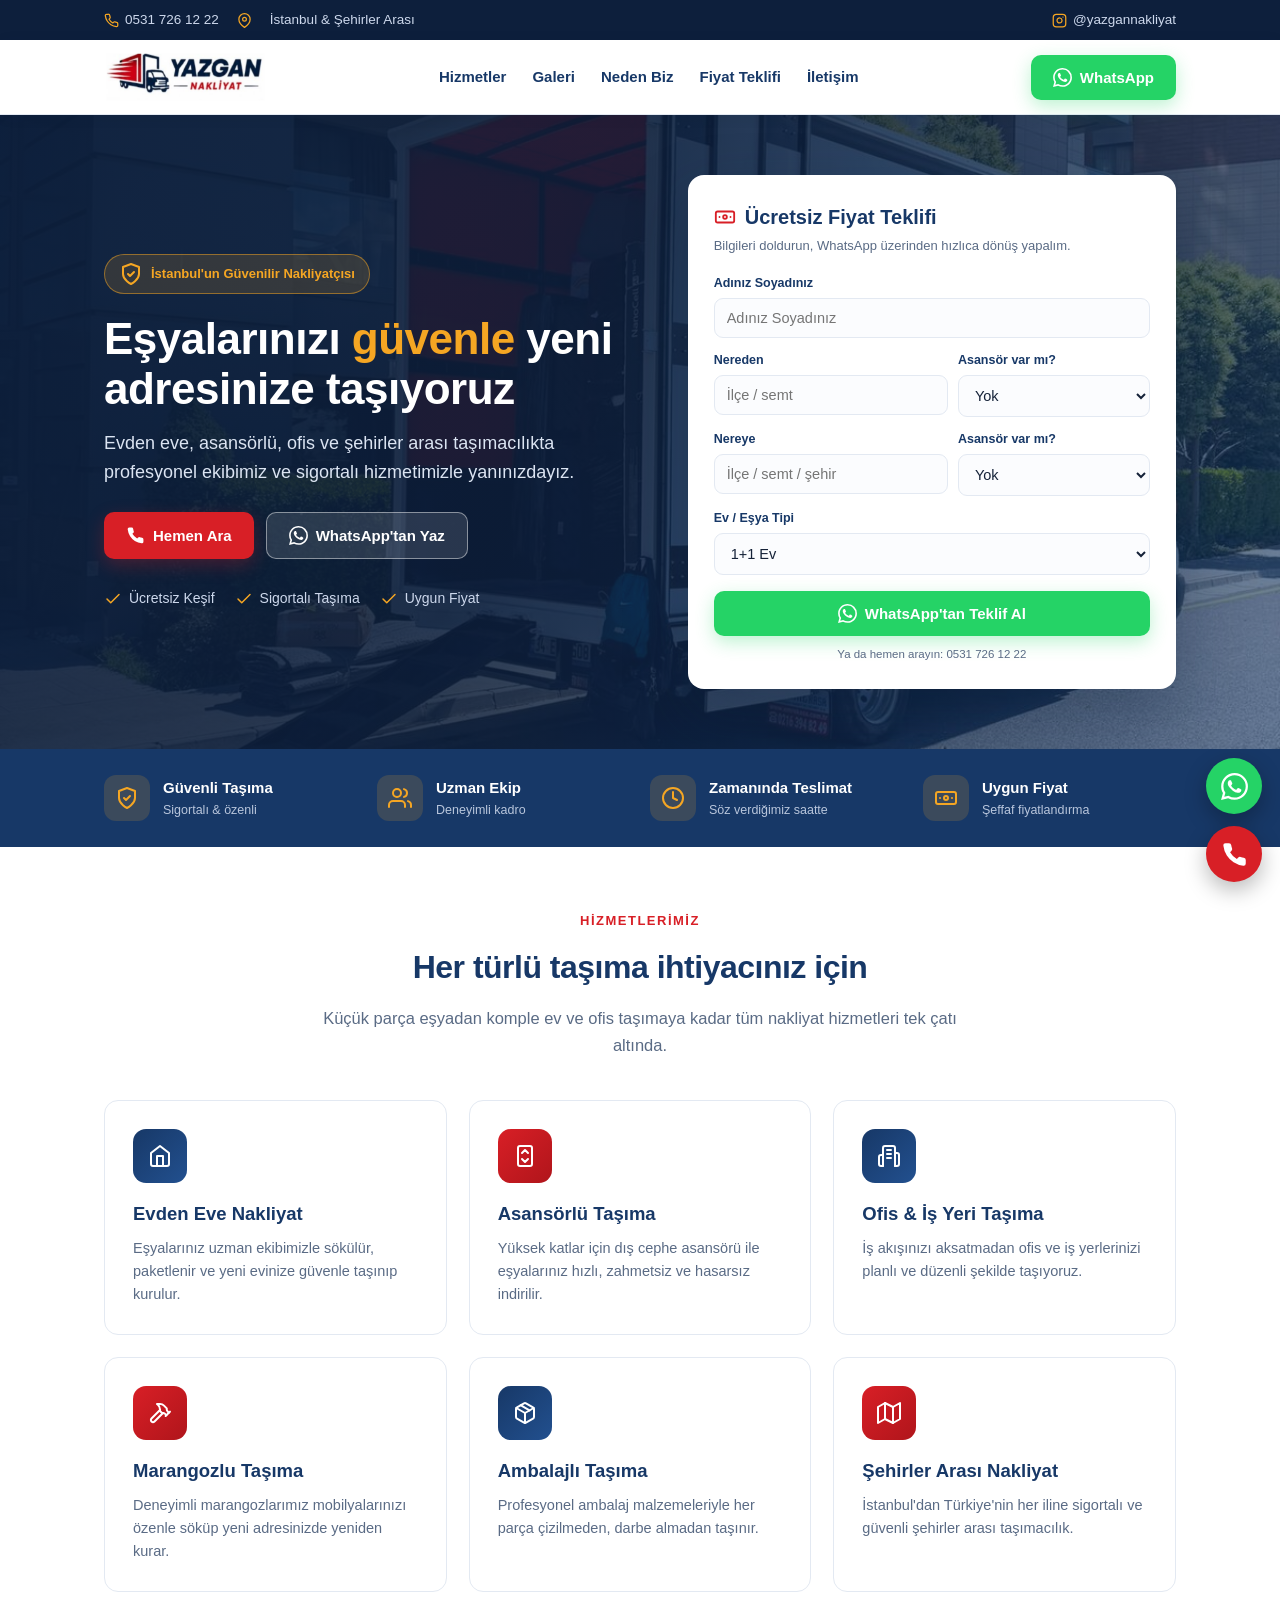
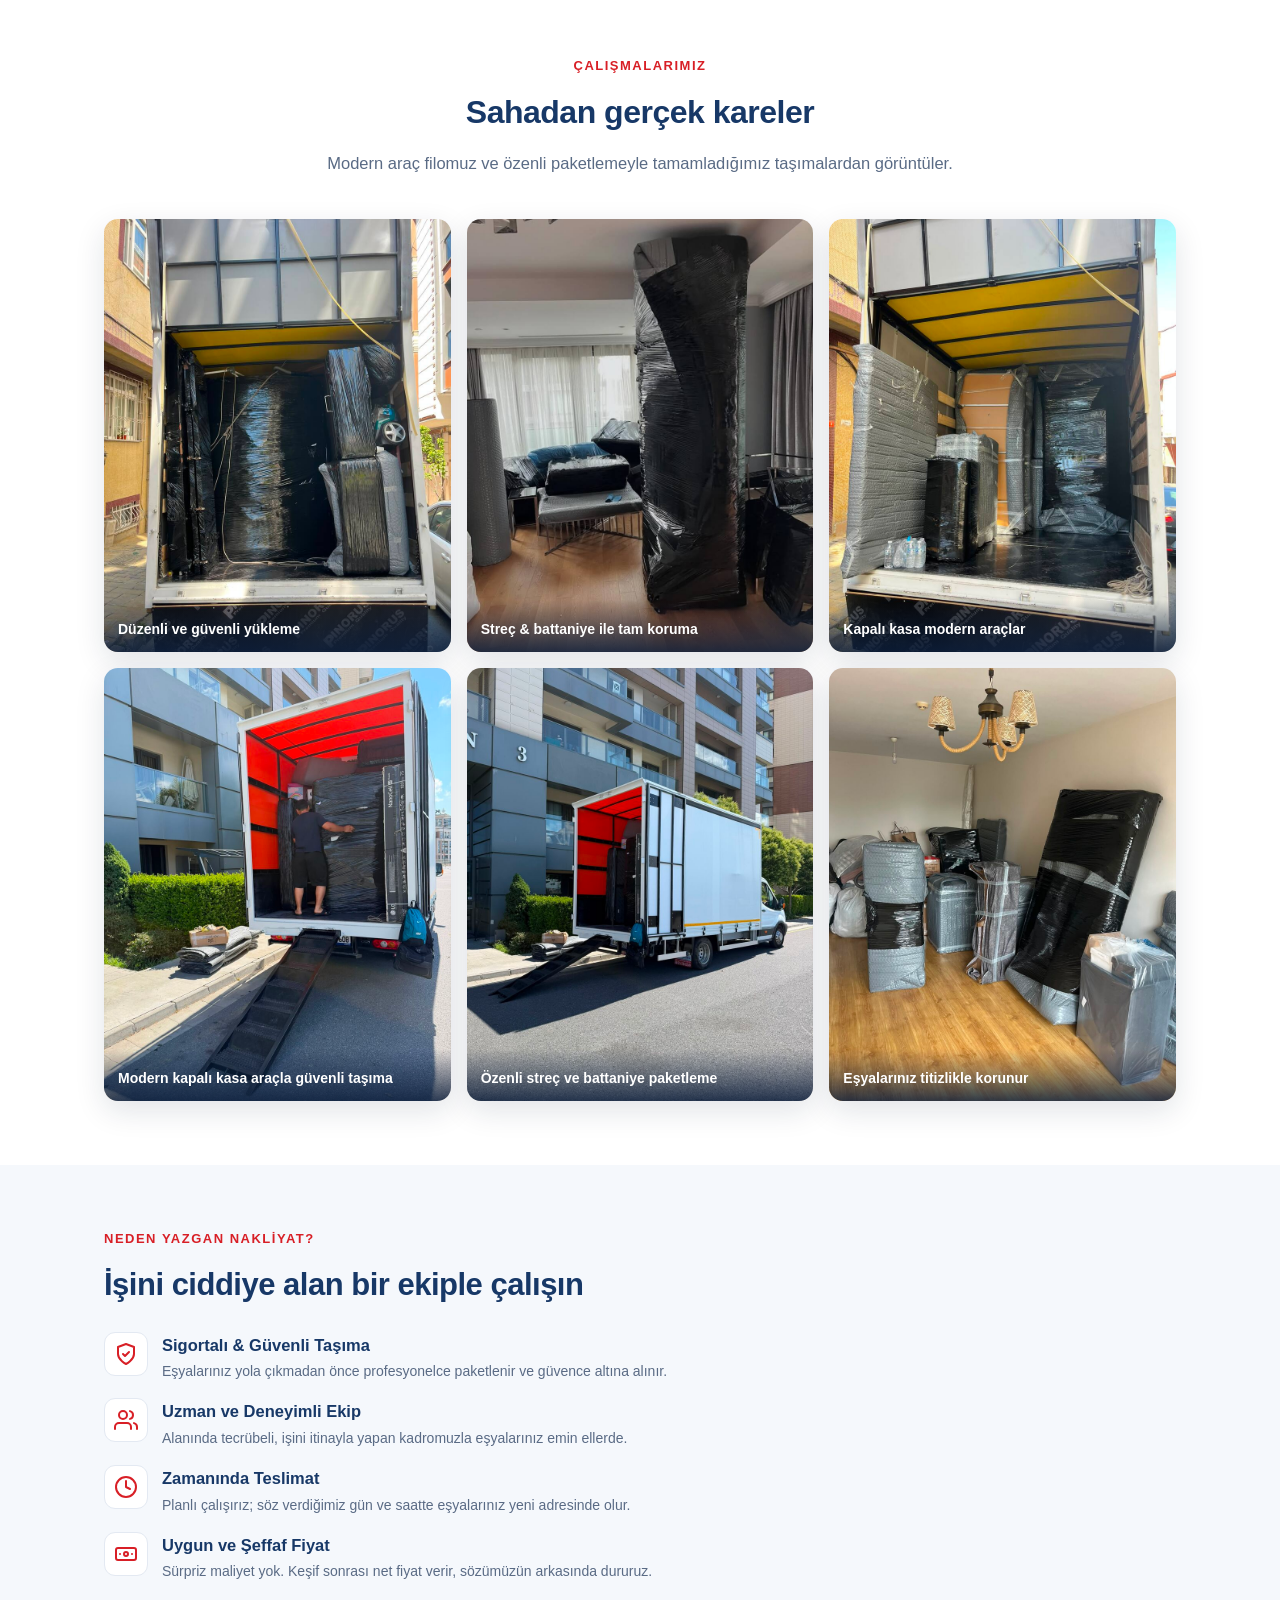
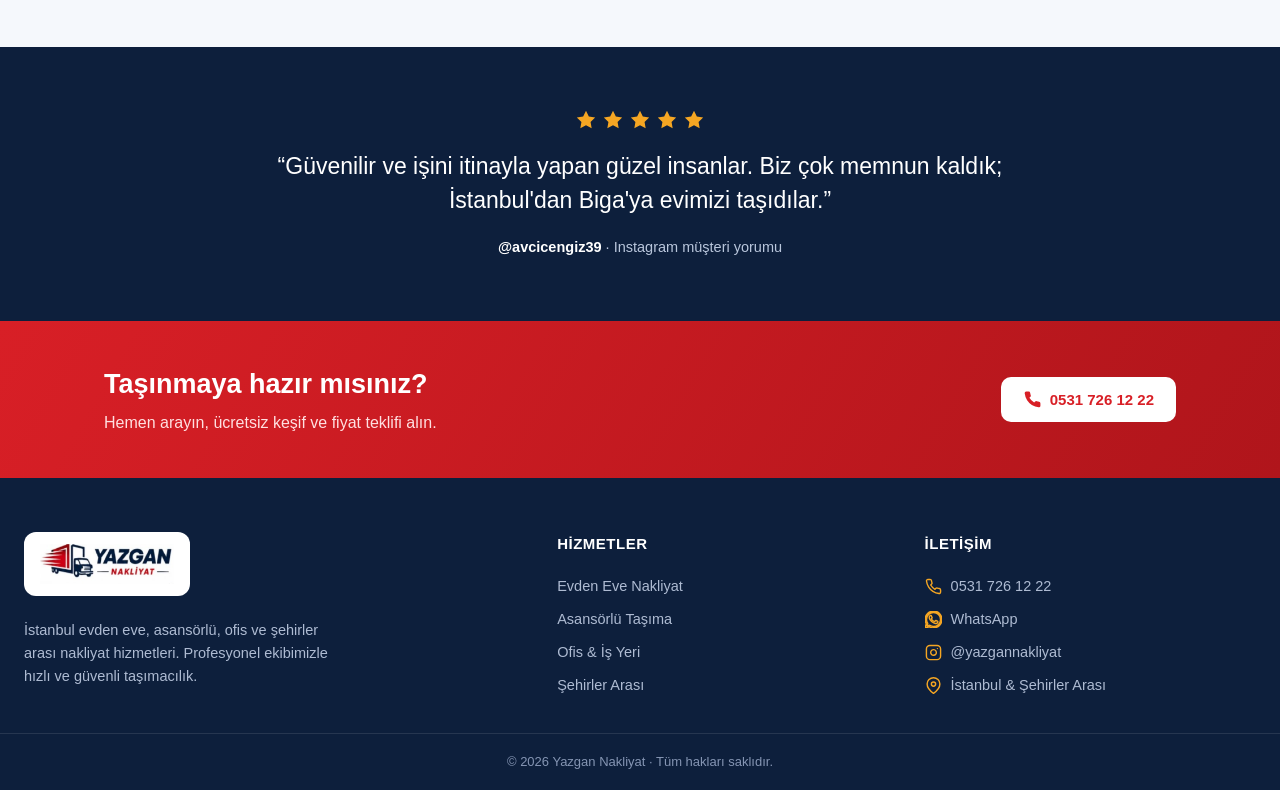
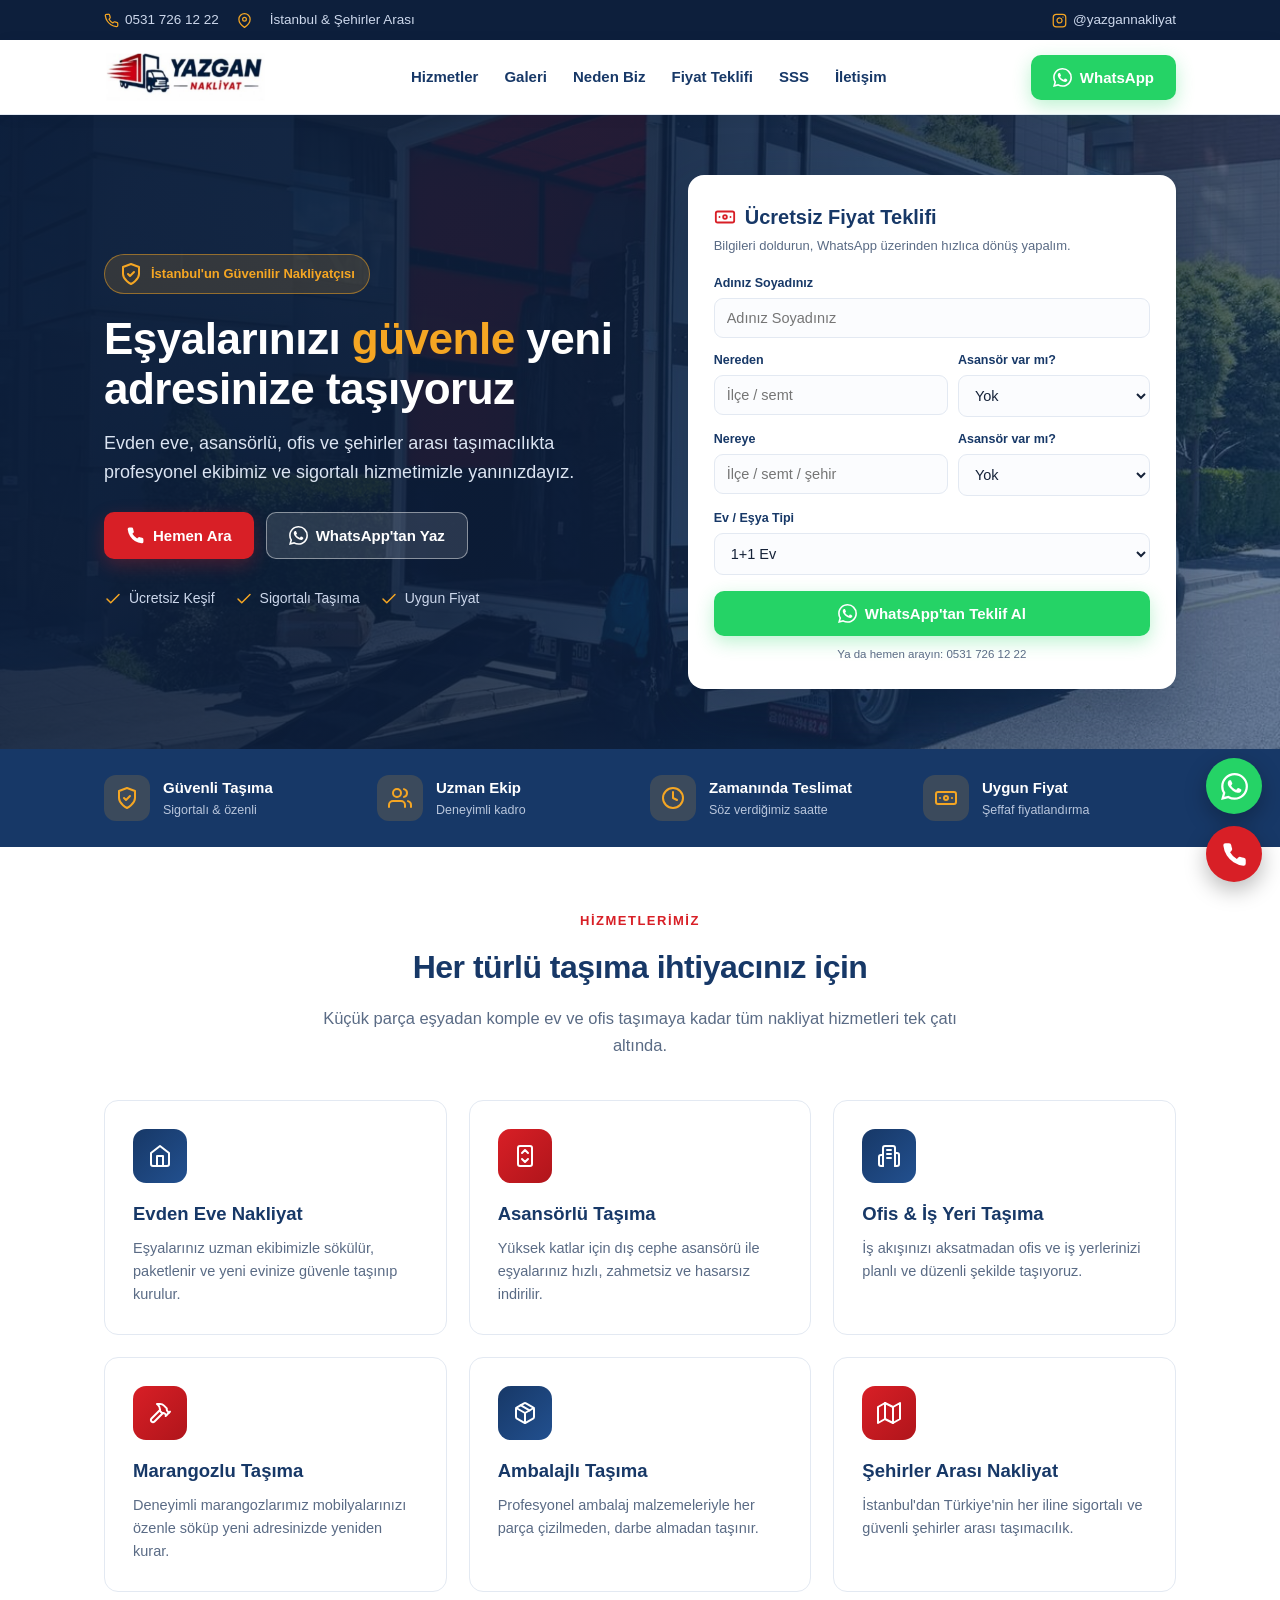
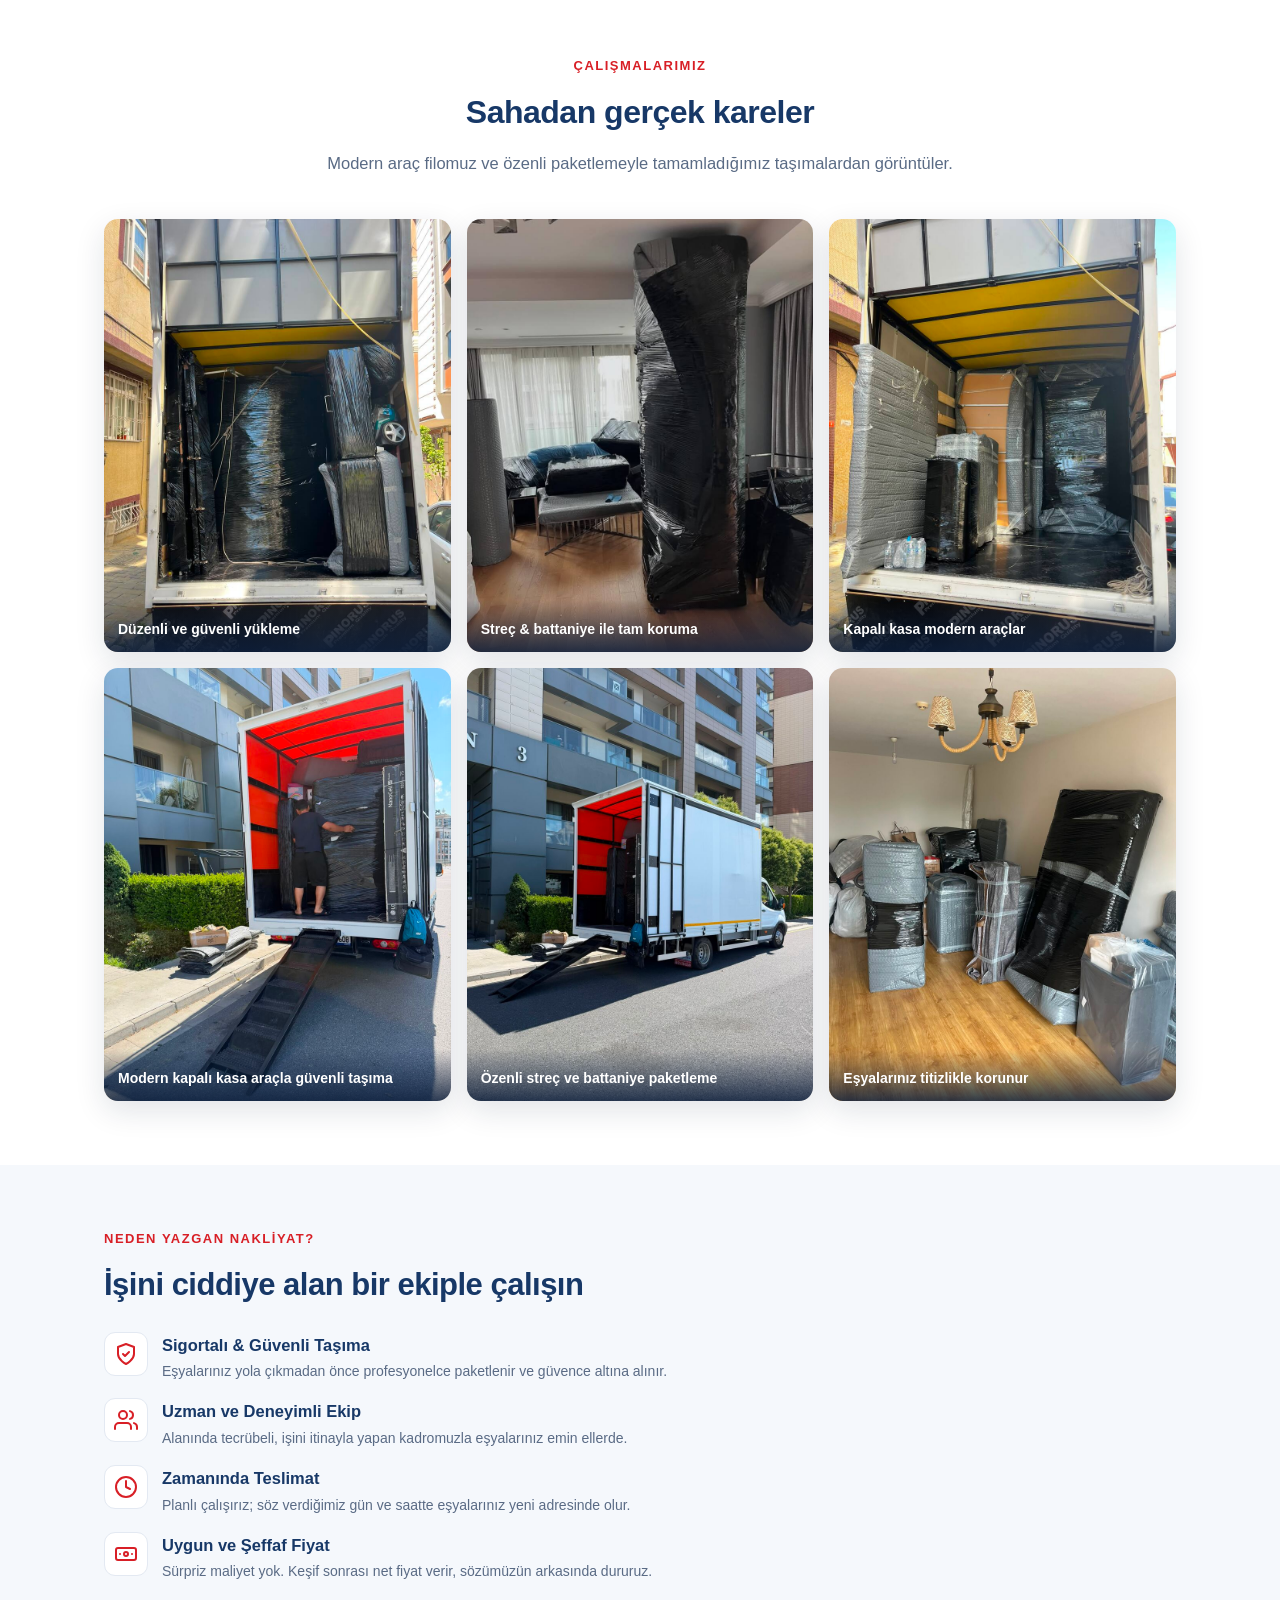
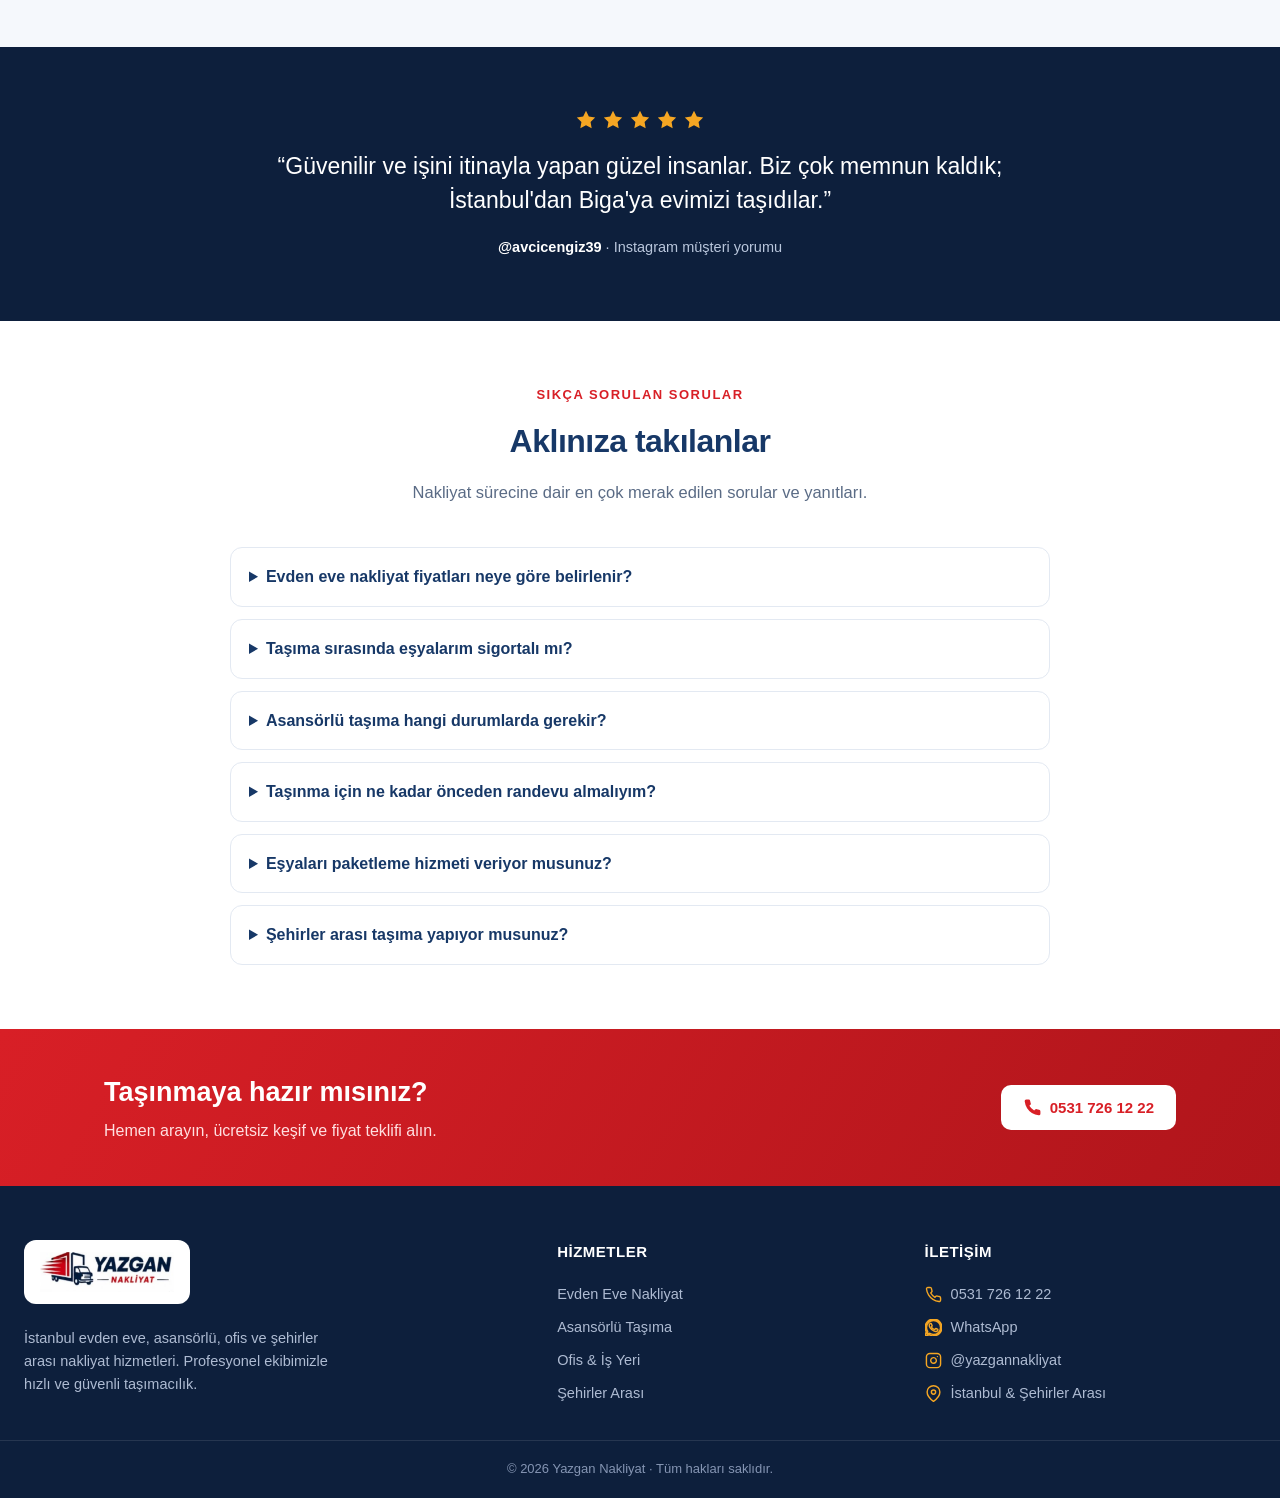
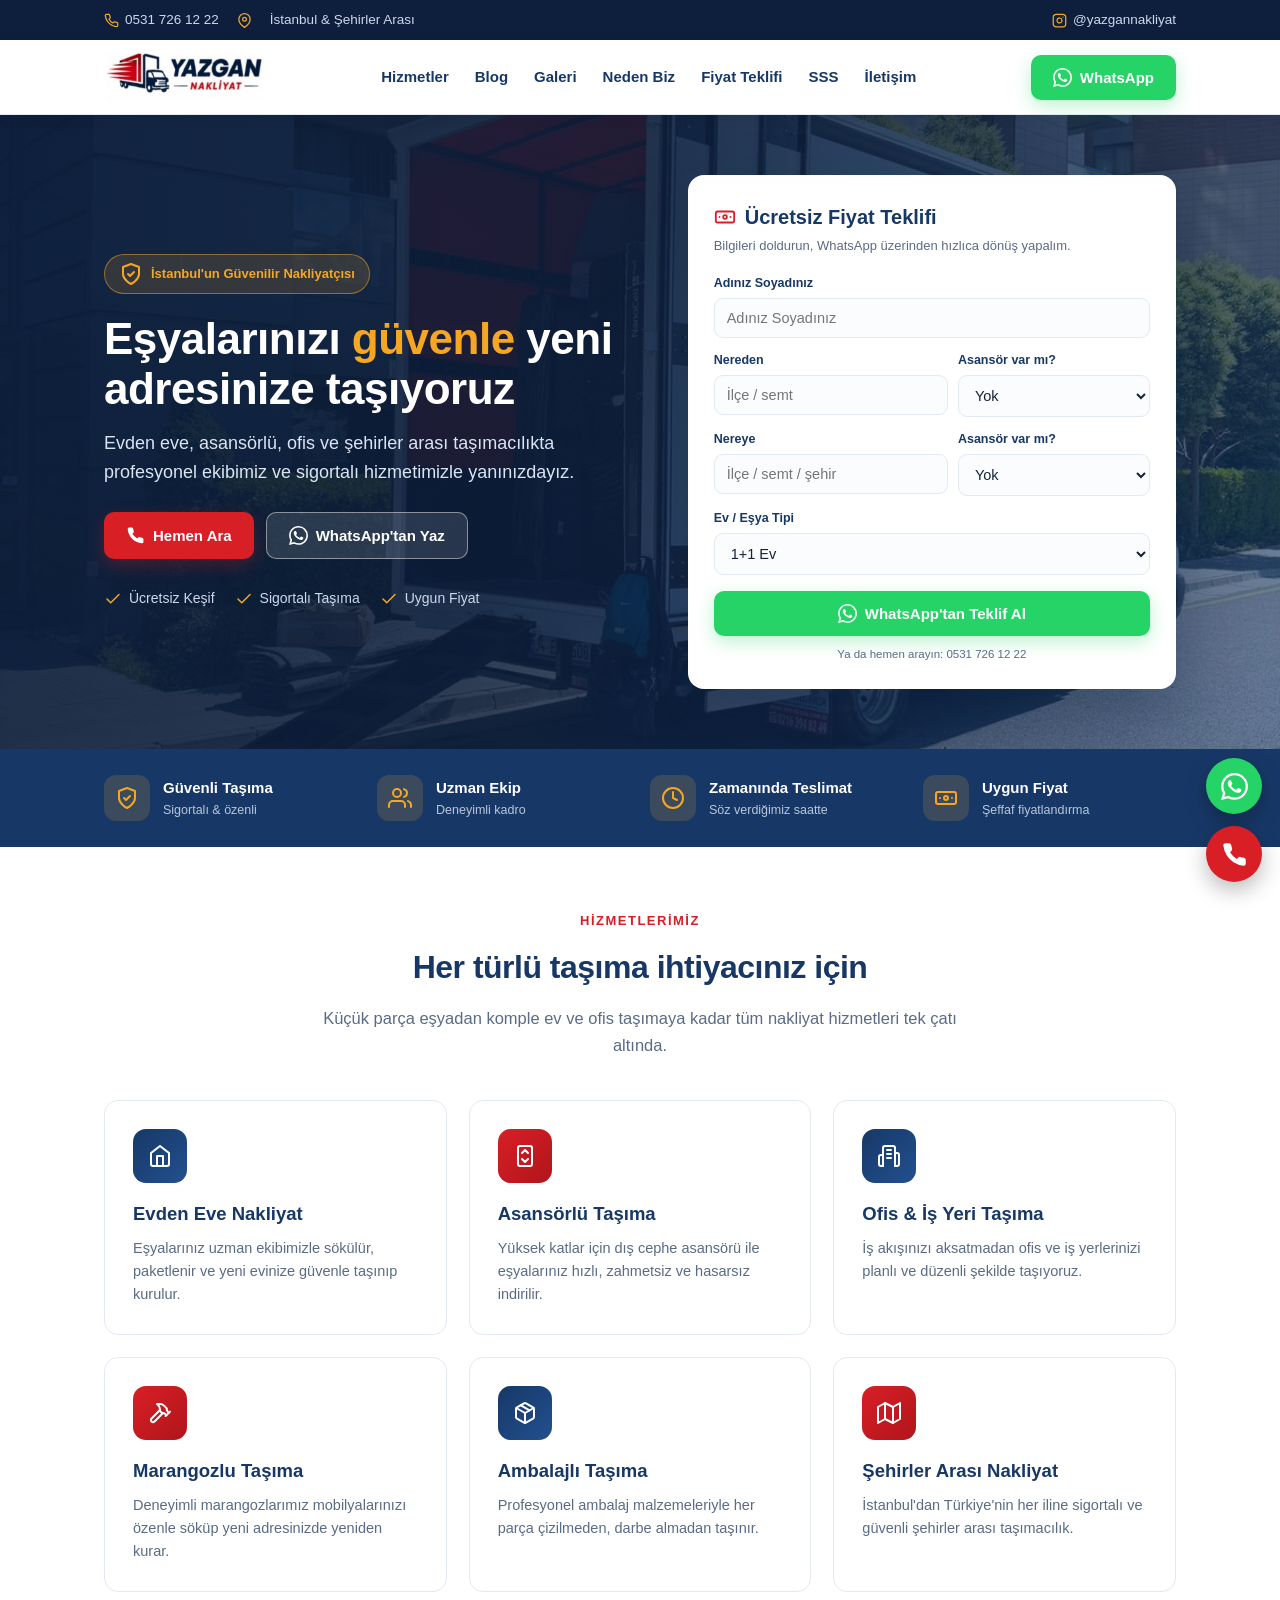
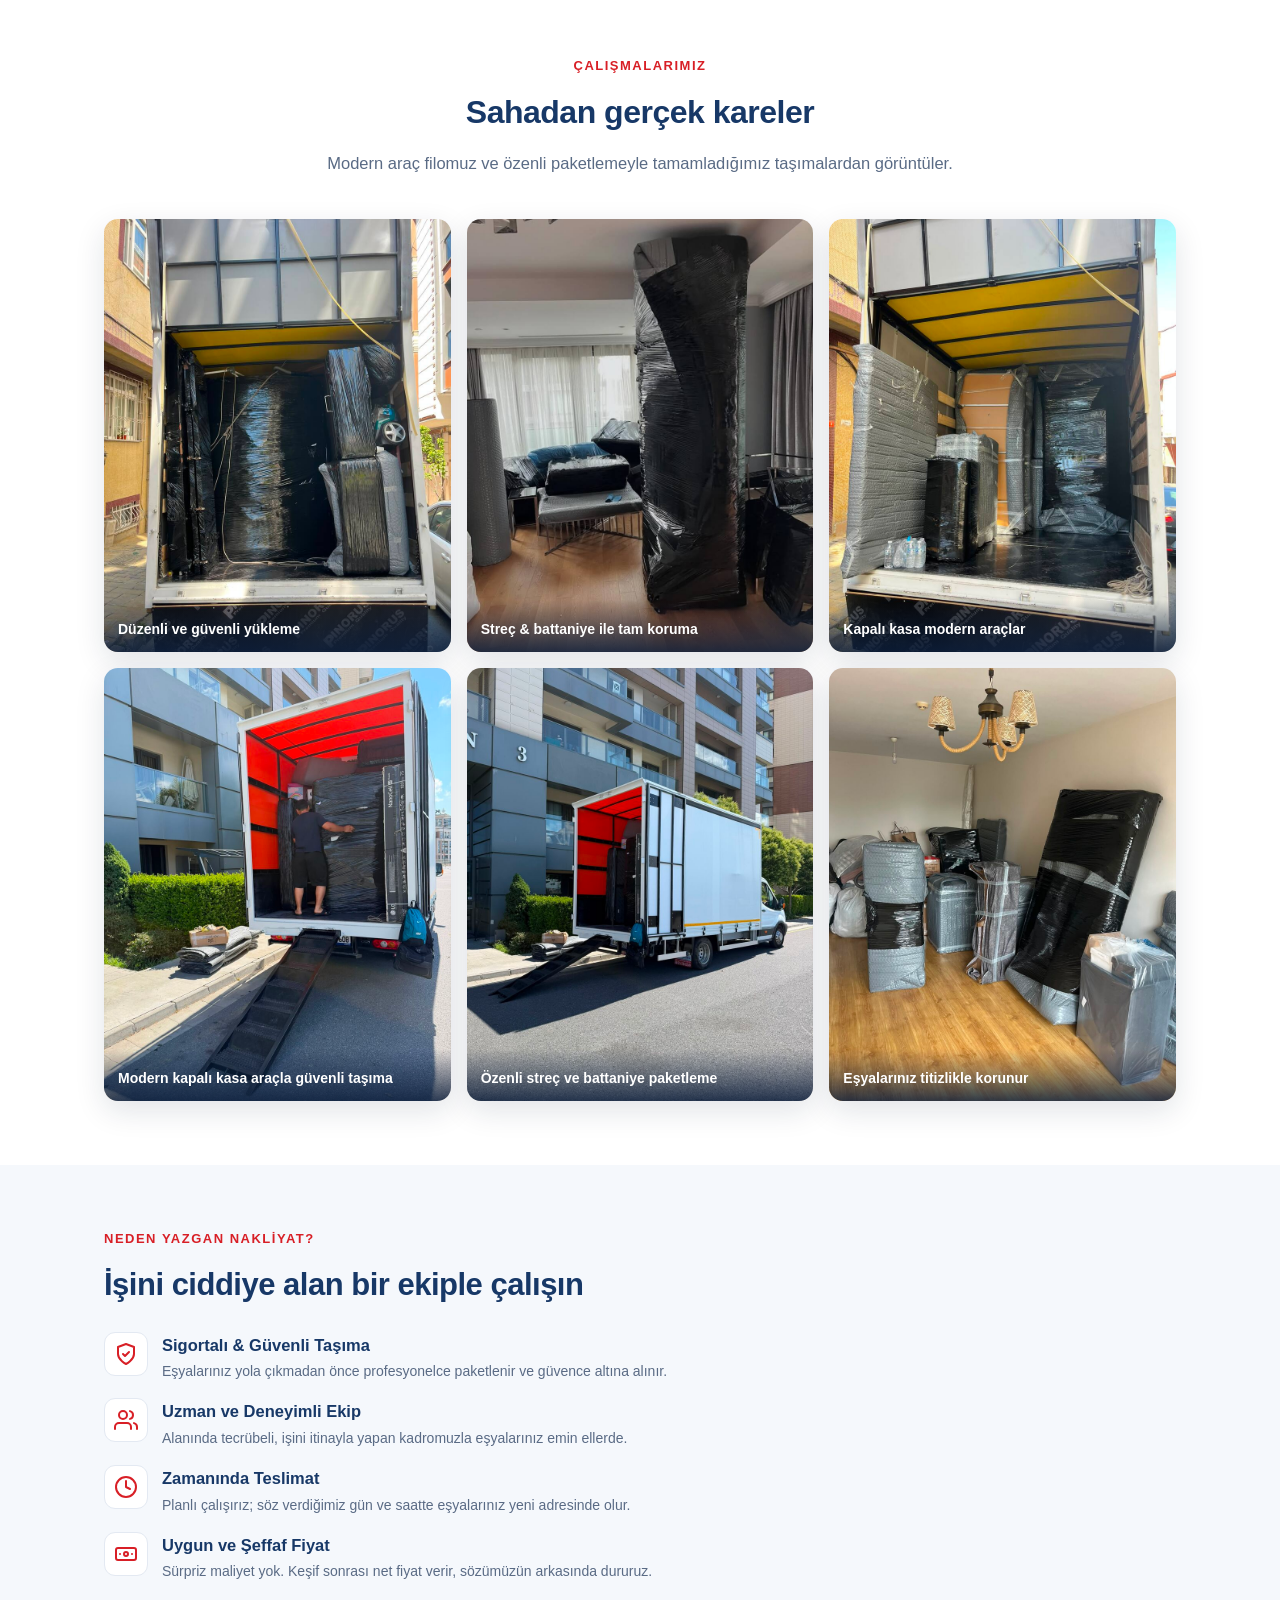
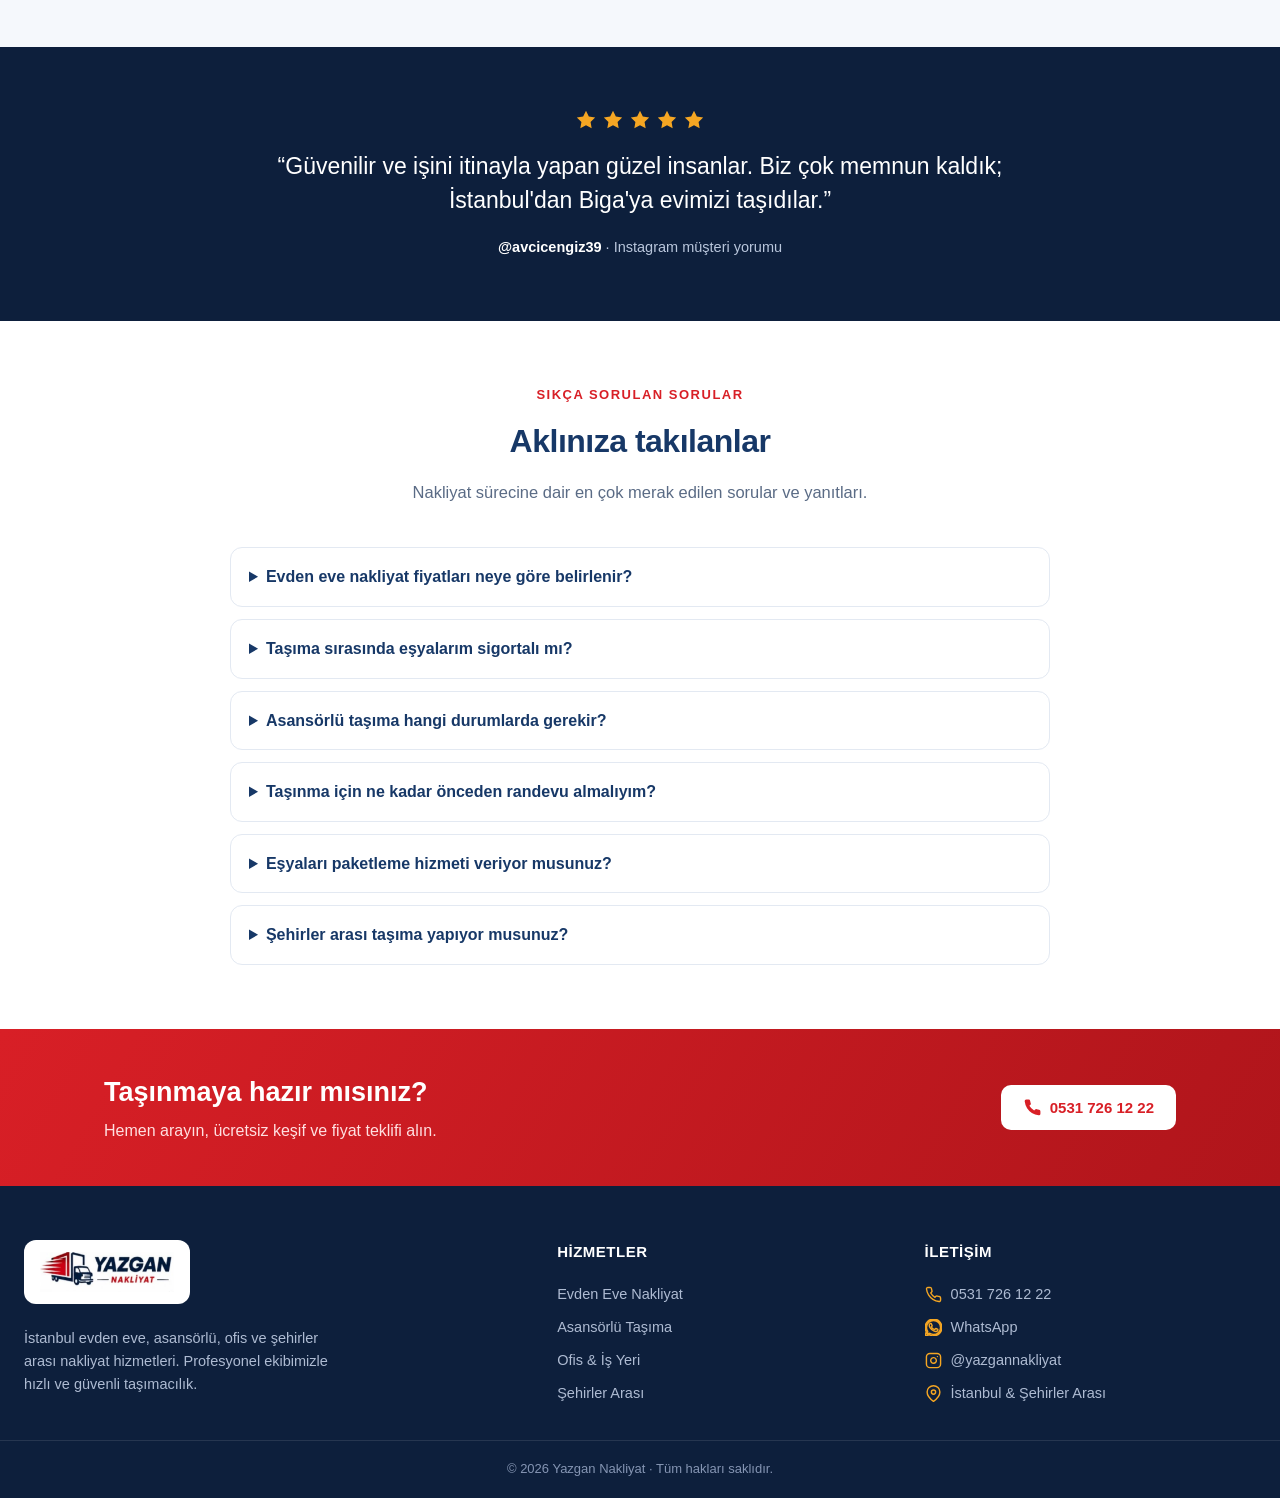
